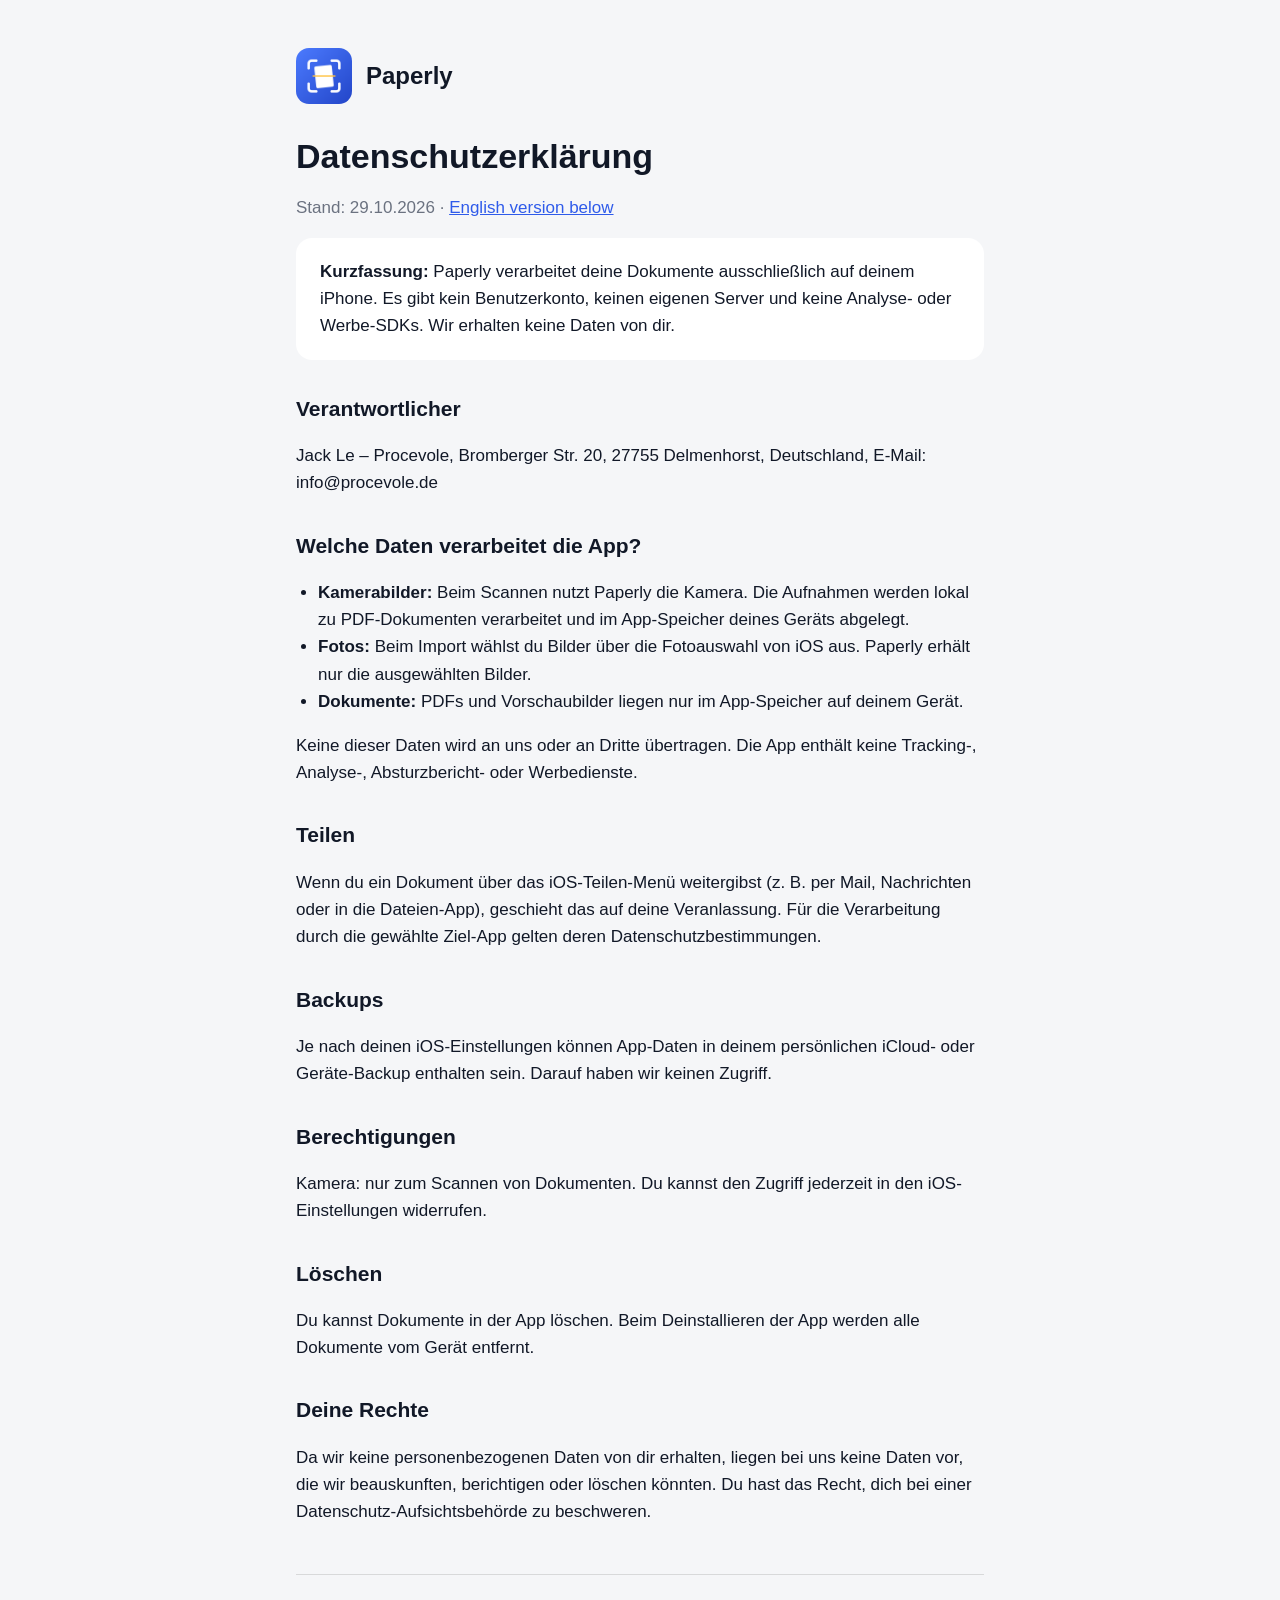
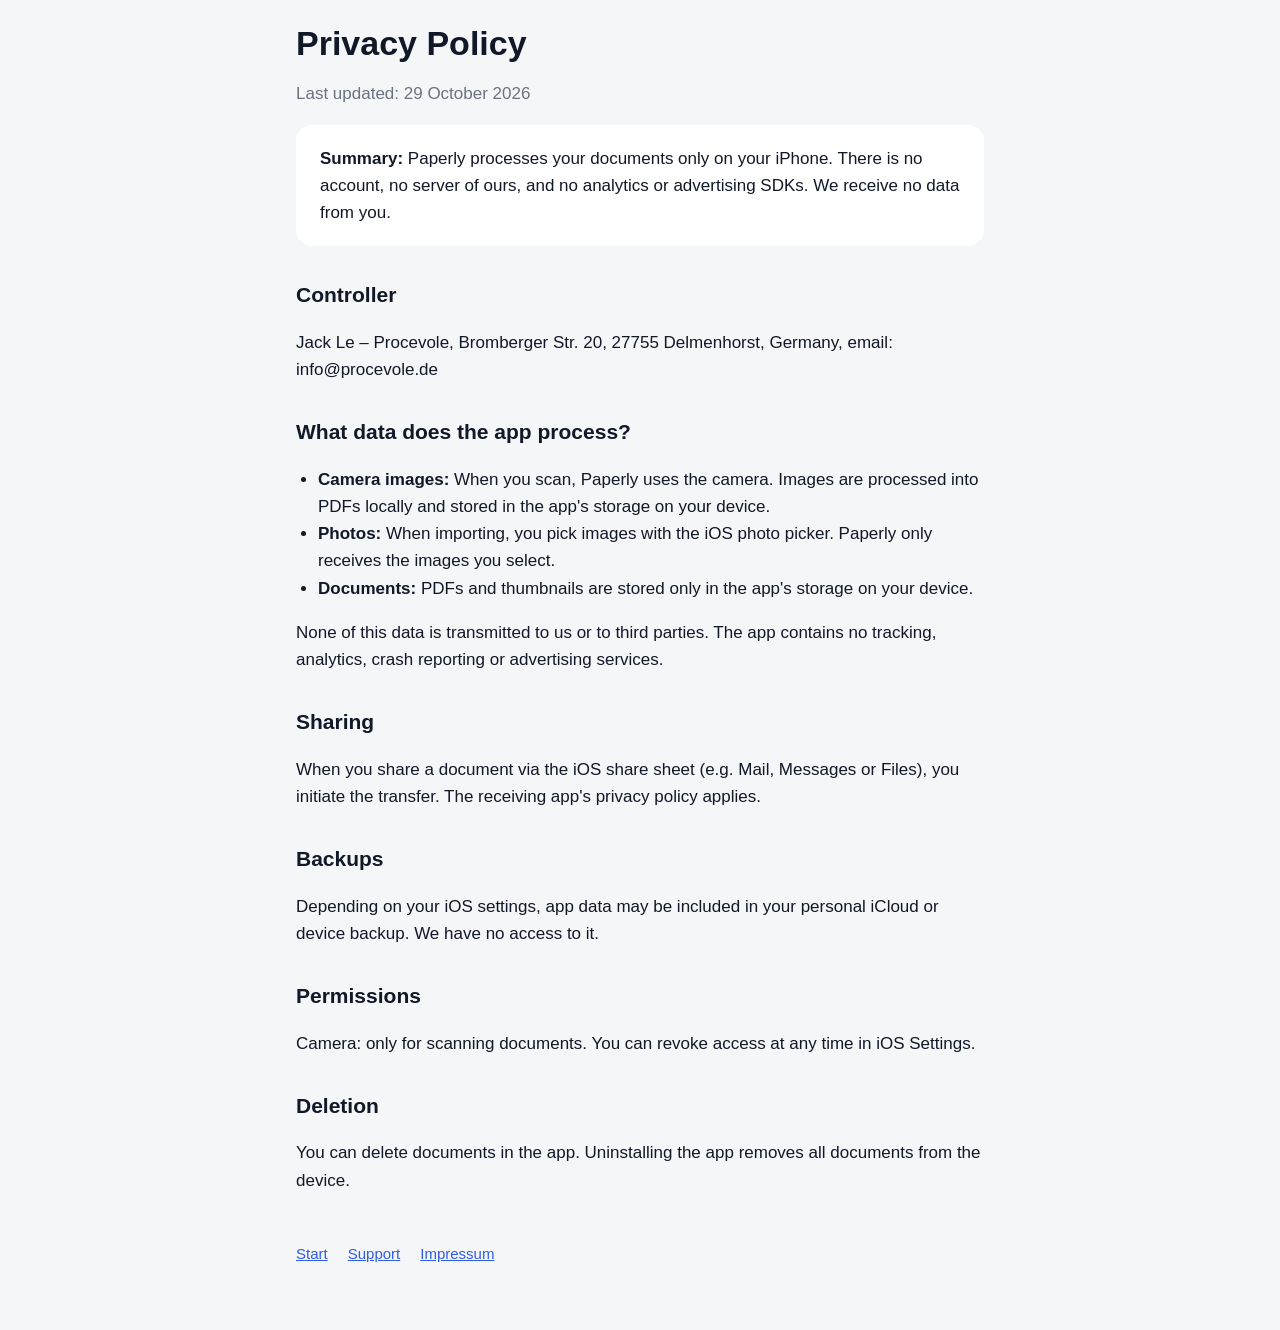
==== paperly/privacy.html @ aebfa0d8 "Update websites" ====
<!doctype html>
<html lang="de">
<head>
<meta charset="utf-8"><meta name="viewport" content="width=device-width, initial-scale=1">
<title>Datenschutz / Privacy – Paperly</title><link rel="icon" href="icon.png"><link rel="stylesheet" href="style.css">
</head>
<body><main>
<header><img src="icon.png" alt=""><a href="./">Paperly</a></header>

<h1>Datenschutzerklärung</h1>
<p class="muted">Stand: 29.10.2026 · <a href="#en">English version below</a></p>

<div class="card"><strong>Kurzfassung:</strong> Paperly verarbeitet deine Dokumente ausschließlich auf deinem iPhone. Es gibt kein Benutzerkonto, keinen eigenen Server und keine Analyse- oder Werbe-SDKs. Wir erhalten keine Daten von dir.</div>

<h2>Verantwortlicher</h2>
<p>Jack Le – Procevole, Bromberger Str. 20, 27755 Delmenhorst, Deutschland, E-Mail: info@procevole.de</p>

<h2>Welche Daten verarbeitet die App?</h2>
<ul>
<li><strong>Kamerabilder:</strong> Beim Scannen nutzt Paperly die Kamera. Die Aufnahmen werden lokal zu PDF-Dokumenten verarbeitet und im App-Speicher deines Geräts abgelegt.</li>
<li><strong>Fotos:</strong> Beim Import wählst du Bilder über die Fotoauswahl von iOS aus. Paperly erhält nur die ausgewählten Bilder.</li>
<li><strong>Dokumente:</strong> PDFs und Vorschaubilder liegen nur im App-Speicher auf deinem Gerät.</li>
</ul>
<p>Keine dieser Daten wird an uns oder an Dritte übertragen. Die App enthält keine Tracking-, Analyse-, Absturzbericht- oder Werbedienste.</p>

<h2>Teilen</h2>
<p>Wenn du ein Dokument über das iOS-Teilen-Menü weitergibst (z. B. per Mail, Nachrichten oder in die Dateien-App), geschieht das auf deine Veranlassung. Für die Verarbeitung durch die gewählte Ziel-App gelten deren Datenschutzbestimmungen.</p>

<h2>Backups</h2>
<p>Je nach deinen iOS-Einstellungen können App-Daten in deinem persönlichen iCloud- oder Geräte-Backup enthalten sein. Darauf haben wir keinen Zugriff.</p>

<h2>Berechtigungen</h2>
<p>Kamera: nur zum Scannen von Dokumenten. Du kannst den Zugriff jederzeit in den iOS-Einstellungen widerrufen.</p>

<h2>Löschen</h2>
<p>Du kannst Dokumente in der App löschen. Beim Deinstallieren der App werden alle Dokumente vom Gerät entfernt.</p>

<h2>Deine Rechte</h2>
<p>Da wir keine personenbezogenen Daten von dir erhalten, liegen bei uns keine Daten vor, die wir beauskunften, berichtigen oder löschen könnten. Du hast das Recht, dich bei einer Datenschutz-Aufsichtsbehörde zu beschweren.</p>

<hr id="en" style="margin:48px 0;border:0;border-top:1px solid #8884">

<h1 lang="en">Privacy Policy</h1>
<div lang="en">
<p class="muted">Last updated: 29 October 2026</p>
<div class="card"><strong>Summary:</strong> Paperly processes your documents only on your iPhone. There is no account, no server of ours, and no analytics or advertising SDKs. We receive no data from you.</div>
<h2>Controller</h2>
<p>Jack Le – Procevole, Bromberger Str. 20, 27755 Delmenhorst, Germany, email: info@procevole.de</p>
<h2>What data does the app process?</h2>
<ul>
<li><strong>Camera images:</strong> When you scan, Paperly uses the camera. Images are processed into PDFs locally and stored in the app's storage on your device.</li>
<li><strong>Photos:</strong> When importing, you pick images with the iOS photo picker. Paperly only receives the images you select.</li>
<li><strong>Documents:</strong> PDFs and thumbnails are stored only in the app's storage on your device.</li>
</ul>
<p>None of this data is transmitted to us or to third parties. The app contains no tracking, analytics, crash reporting or advertising services.</p>
<h2>Sharing</h2>
<p>When you share a document via the iOS share sheet (e.g. Mail, Messages or Files), you initiate the transfer. The receiving app's privacy policy applies.</p>
<h2>Backups</h2>
<p>Depending on your iOS settings, app data may be included in your personal iCloud or device backup. We have no access to it.</p>
<h2>Permissions</h2>
<p>Camera: only for scanning documents. You can revoke access at any time in iOS Settings.</p>
<h2>Deletion</h2>
<p>You can delete documents in the app. Uninstalling the app removes all documents from the device.</p>
</div>

<nav><a href="./">Start</a><a href="support.html">Support</a><a href="imprint.html">Impressum</a></nav>
</main></body></html>
---- paperly/style.css ----
:root { --brand: #2F5BEA; --text: #111827; --muted: #6B7280; --bg: #F5F6F8; --card: #fff; }
@media (prefers-color-scheme: dark) { :root { --text: #F3F4F6; --muted: #9CA3AF; --bg: #0B0D12; --card: #151922; } }
* { box-sizing: border-box; }
body { margin: 0; font: 17px/1.6 -apple-system, BlinkMacSystemFont, "Segoe UI", Roboto, sans-serif; color: var(--text); background: var(--bg); }
main { max-width: 720px; margin: 0 auto; padding: 48px 16px 64px; }
header { display: flex; align-items: center; gap: 14px; margin-bottom: 32px; }
header img { width: 56px; height: 56px; border-radius: 13px; }
header a { color: inherit; text-decoration: none; font-weight: 700; font-size: 24px; }
h1 { font-size: 34px; line-height: 1.2; margin: 0 0 12px; }
h2 { font-size: 21px; margin: 32px 0 8px; }
p, li { color: var(--text); }
.muted { color: var(--muted); }
.card { background: var(--card); border-radius: 16px; padding: 20px 24px; margin: 16px 0; }
a { color: var(--brand); }
nav { margin-top: 48px; display: flex; gap: 20px; font-size: 15px; }
ul { padding-left: 22px; }
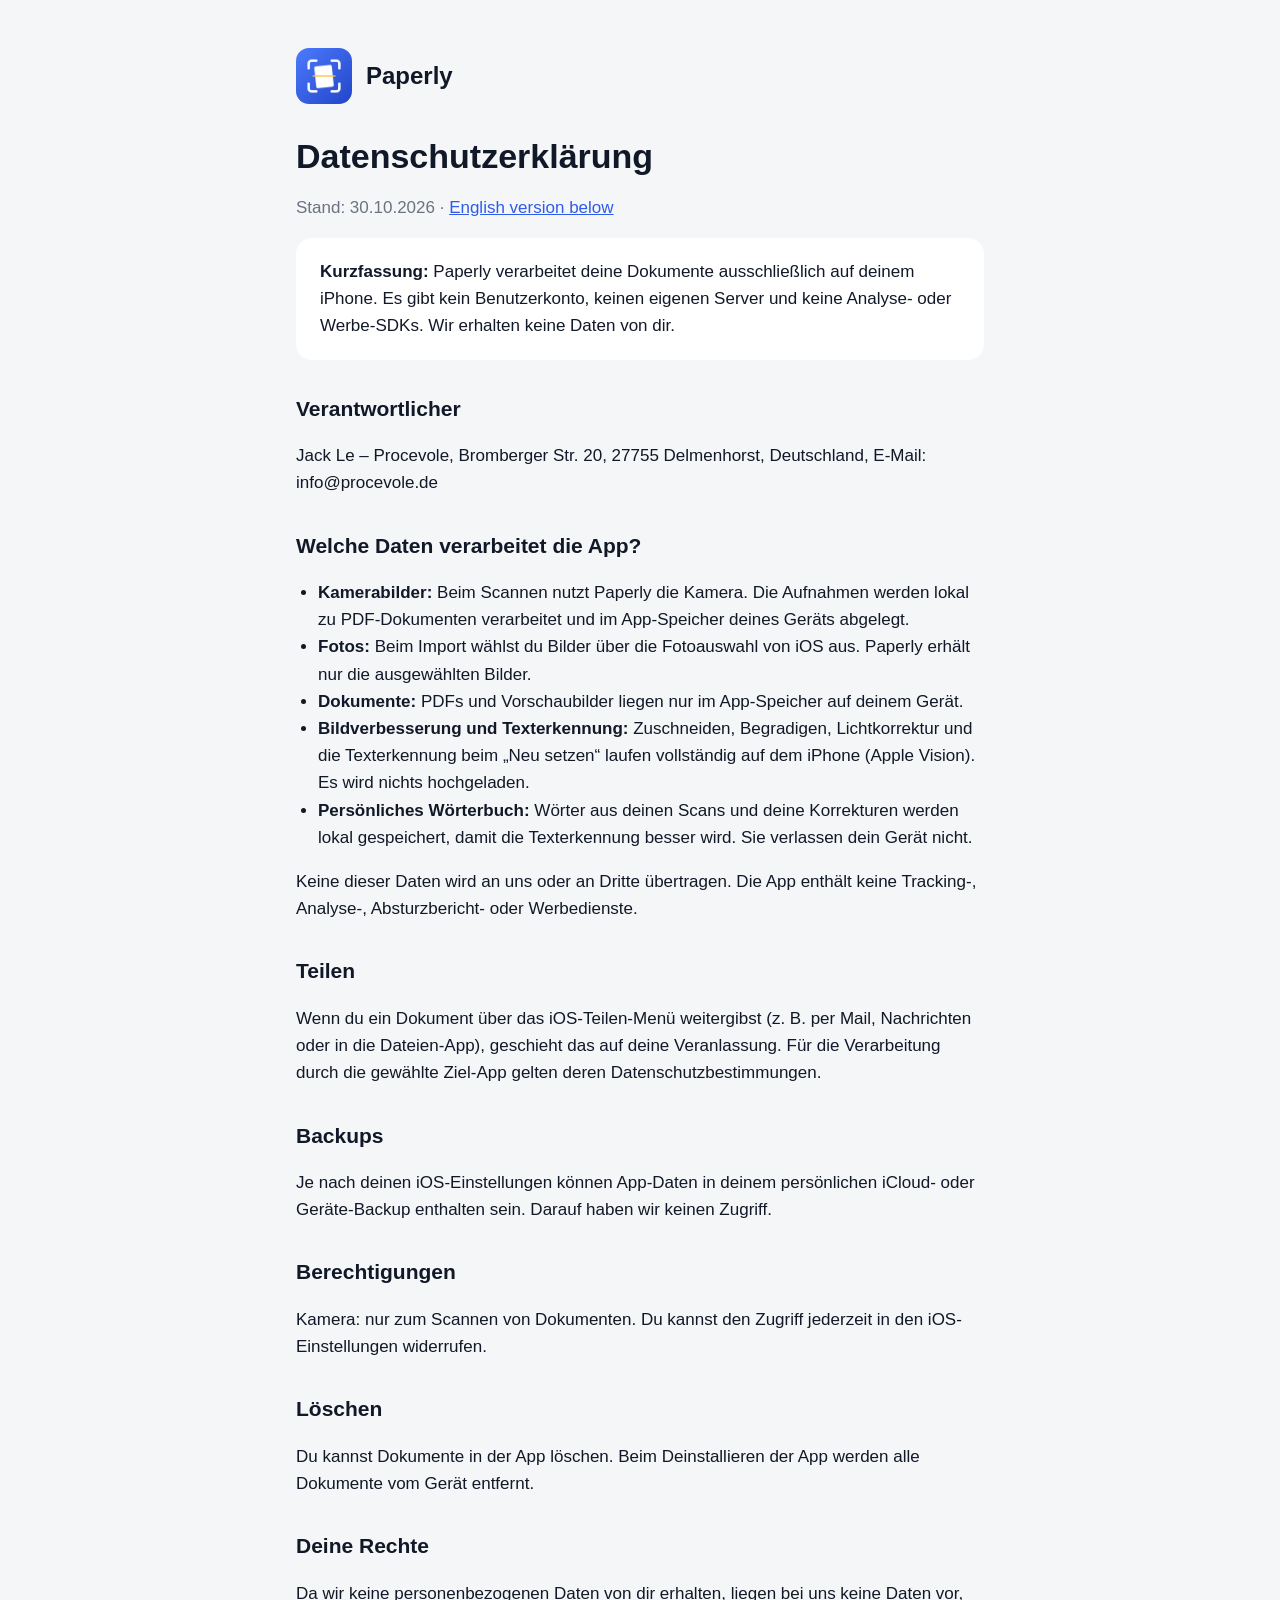
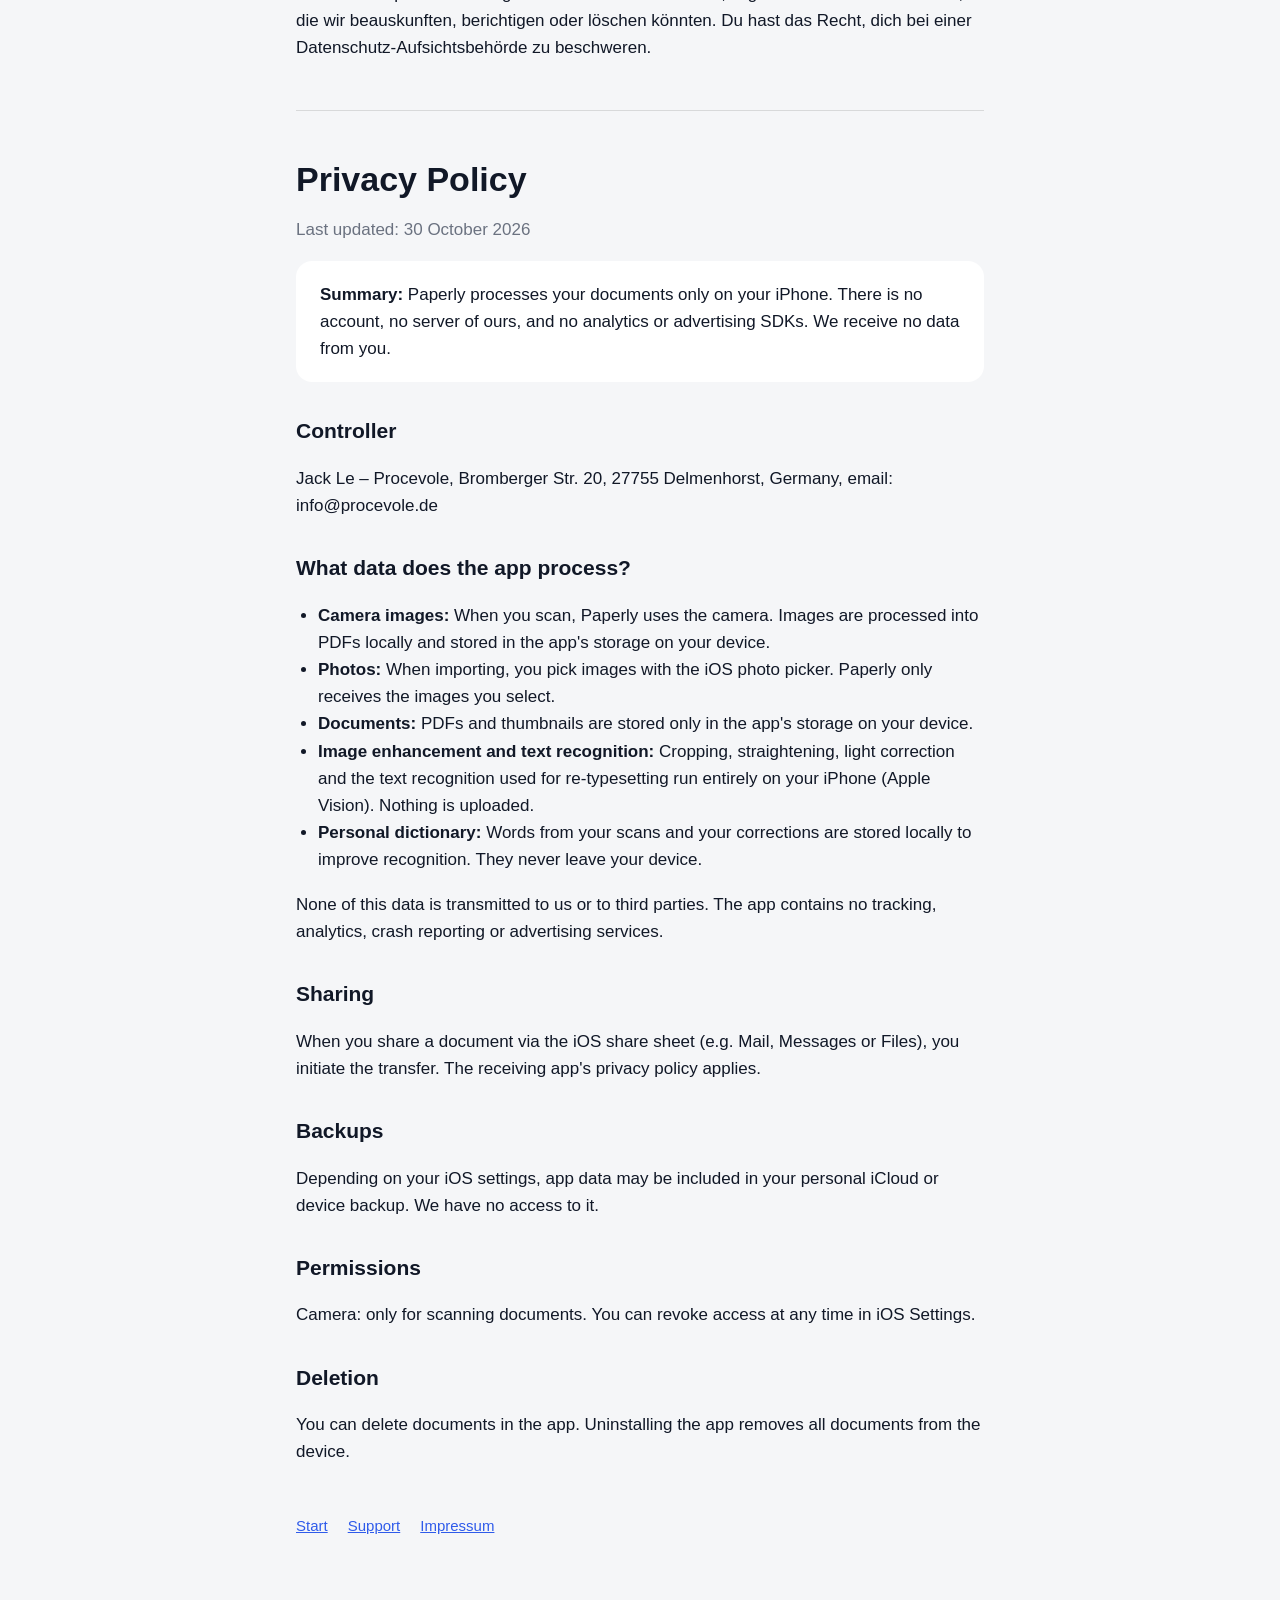
==== commit 3a7e0a6c: "Update websites" ====
--- a/paperly/privacy.html
+++ b/paperly/privacy.html
@@ -8,7 +8,7 @@
 <header><img src="icon.png" alt=""><a href="./">Paperly</a></header>
 
 <h1>Datenschutzerklärung</h1>
-<p class="muted">Stand: 29.10.2026 · <a href="#en">English version below</a></p>
+<p class="muted">Stand: 30.10.2026 · <a href="#en">English version below</a></p>
 
 <div class="card"><strong>Kurzfassung:</strong> Paperly verarbeitet deine Dokumente ausschließlich auf deinem iPhone. Es gibt kein Benutzerkonto, keinen eigenen Server und keine Analyse- oder Werbe-SDKs. Wir erhalten keine Daten von dir.</div>
 
@@ -20,6 +20,8 @@
 <li><strong>Kamerabilder:</strong> Beim Scannen nutzt Paperly die Kamera. Die Aufnahmen werden lokal zu PDF-Dokumenten verarbeitet und im App-Speicher deines Geräts abgelegt.</li>
 <li><strong>Fotos:</strong> Beim Import wählst du Bilder über die Fotoauswahl von iOS aus. Paperly erhält nur die ausgewählten Bilder.</li>
 <li><strong>Dokumente:</strong> PDFs und Vorschaubilder liegen nur im App-Speicher auf deinem Gerät.</li>
+<li><strong>Bildverbesserung und Texterkennung:</strong> Zuschneiden, Begradigen, Lichtkorrektur und die Texterkennung beim „Neu setzen“ laufen vollständig auf dem iPhone (Apple Vision). Es wird nichts hochgeladen.</li>
+<li><strong>Persönliches Wörterbuch:</strong> Wörter aus deinen Scans und deine Korrekturen werden lokal gespeichert, damit die Texterkennung besser wird. Sie verlassen dein Gerät nicht.</li>
 </ul>
 <p>Keine dieser Daten wird an uns oder an Dritte übertragen. Die App enthält keine Tracking-, Analyse-, Absturzbericht- oder Werbedienste.</p>
 
@@ -42,7 +44,7 @@
 
 <h1 lang="en">Privacy Policy</h1>
 <div lang="en">
-<p class="muted">Last updated: 29 October 2026</p>
+<p class="muted">Last updated: 30 October 2026</p>
 <div class="card"><strong>Summary:</strong> Paperly processes your documents only on your iPhone. There is no account, no server of ours, and no analytics or advertising SDKs. We receive no data from you.</div>
 <h2>Controller</h2>
 <p>Jack Le – Procevole, Bromberger Str. 20, 27755 Delmenhorst, Germany, email: info@procevole.de</p>
@@ -51,6 +53,8 @@
 <li><strong>Camera images:</strong> When you scan, Paperly uses the camera. Images are processed into PDFs locally and stored in the app's storage on your device.</li>
 <li><strong>Photos:</strong> When importing, you pick images with the iOS photo picker. Paperly only receives the images you select.</li>
 <li><strong>Documents:</strong> PDFs and thumbnails are stored only in the app's storage on your device.</li>
+<li><strong>Image enhancement and text recognition:</strong> Cropping, straightening, light correction and the text recognition used for re-typesetting run entirely on your iPhone (Apple Vision). Nothing is uploaded.</li>
+<li><strong>Personal dictionary:</strong> Words from your scans and your corrections are stored locally to improve recognition. They never leave your device.</li>
 </ul>
 <p>None of this data is transmitted to us or to third parties. The app contains no tracking, analytics, crash reporting or advertising services.</p>
 <h2>Sharing</h2>
